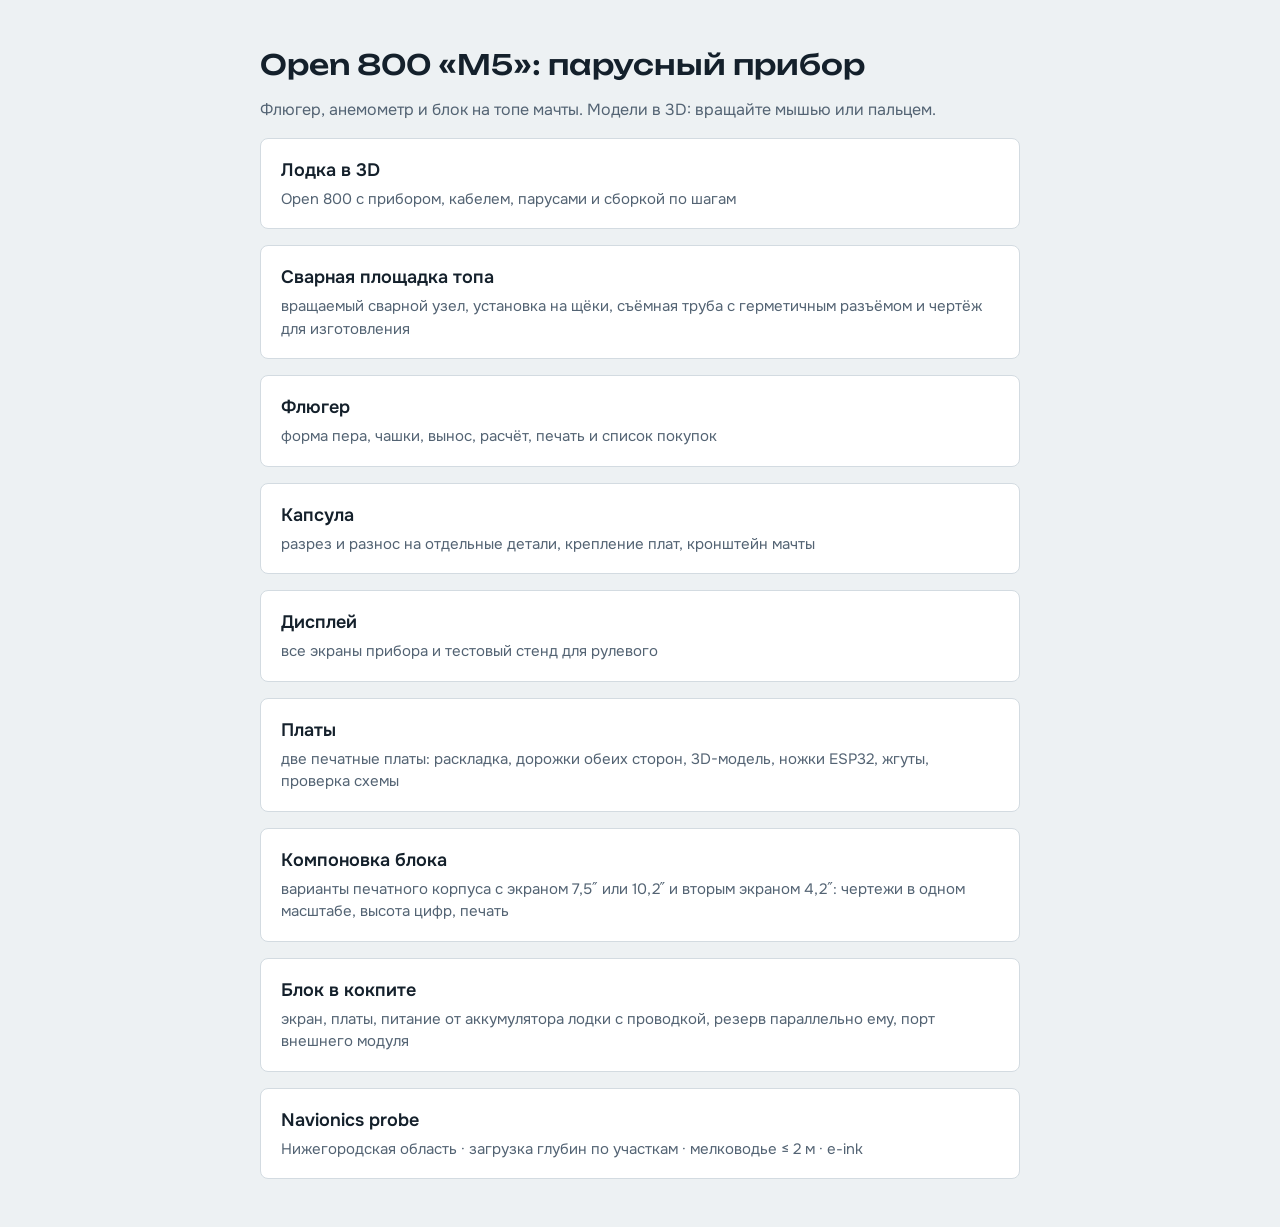
==== index.html @ 464a2755 "Add viewport-loaded archive coverage for Nizhny Novgorod Oblast" ====
<!doctype html>
<html lang="ru">
<head>
<meta charset="utf-8">
<meta name="viewport" content="width=device-width, initial-scale=1">
<title>Open 800 «М5»: прибор</title>
<link rel="stylesheet" href="https://fonts.googleapis.com/css2?family=Unbounded:wght@500&family=Onest:wght@400;500;600&display=swap">
<style>
:root{--bg:#edf1f3;--surface:#fff;--ink:#14202b;--muted:#536373;--line:#d3dbe1;--accent:#0d6b78}
@media (prefers-color-scheme:dark){:root{--bg:#0e151b;--surface:#162029;--ink:#e2e9ee;--muted:#93a3b0;--line:#27343f;--accent:#4db6c2;color-scheme:dark}}
body{margin:0;background:var(--bg);color:var(--ink);font:16px/1.5 "Onest",system-ui,sans-serif}
main{max-width:760px;margin:0 auto;padding:48px 16px;display:grid;gap:16px}
h1{font:500 28px/1.2 "Unbounded","Arial Black",sans-serif;margin:0}
p{margin:0;color:var(--muted)}
a{display:grid;gap:4px;padding:18px 20px;background:var(--surface);border:1px solid var(--line);border-radius:8px;color:inherit;text-decoration:none}
a:hover,a:focus-visible{border-color:var(--accent);outline:none}
b{font-weight:600;font-size:18px}
span{color:var(--muted);font-size:15px}
</style>
</head>
<body>
<main>
<h1>Open 800 «М5»: парусный прибор</h1>
<p>Флюгер, анемометр и блок на топе мачты. Модели в 3D: вращайте мышью или пальцем.</p>
<a href="boat/"><b>Лодка в 3D</b><span>Open 800 с прибором, кабелем, парусами и сборкой по шагам</span></a>
<a href="welded-mount/"><b>Сварная площадка топа</b><span>вращаемый сварной узел, установка на щёки, съёмная труба с герметичным разъёмом и чертёж для изготовления</span></a>
<a href="vane/"><b>Флюгер</b><span>форма пера, чашки, вынос, расчёт, печать и список покупок</span></a>
<a href="capsule/"><b>Капсула</b><span>разрез и разнос на отдельные детали, крепление плат, кронштейн мачты</span></a>
<a href="display/"><b>Дисплей</b><span>все экраны прибора и тестовый стенд для рулевого</span></a>
<a href="boards/"><b>Платы</b><span>две печатные платы: раскладка, дорожки обеих сторон, 3D-модель, ножки ESP32, жгуты, проверка схемы</span></a>
<a href="layouts/"><b>Компоновка блока</b><span>варианты печатного корпуса с экраном 7,5″ или 10,2″ и вторым экраном 4,2″: чертежи в одном масштабе, высота цифр, печать</span></a>
<a href="cockpit/"><b>Блок в кокпите</b><span>экран, платы, питание от аккумулятора лодки с проводкой, резерв параллельно ему, порт внешнего модуля</span></a>
<a href="navionics-probe/?region=oblast&amp;v=oblast-v8"><b>Navionics probe</b><span>Нижегородская область · загрузка глубин по участкам · мелководье ≤ 2 м · e-ink</span></a>
</main>
</body>
</html>
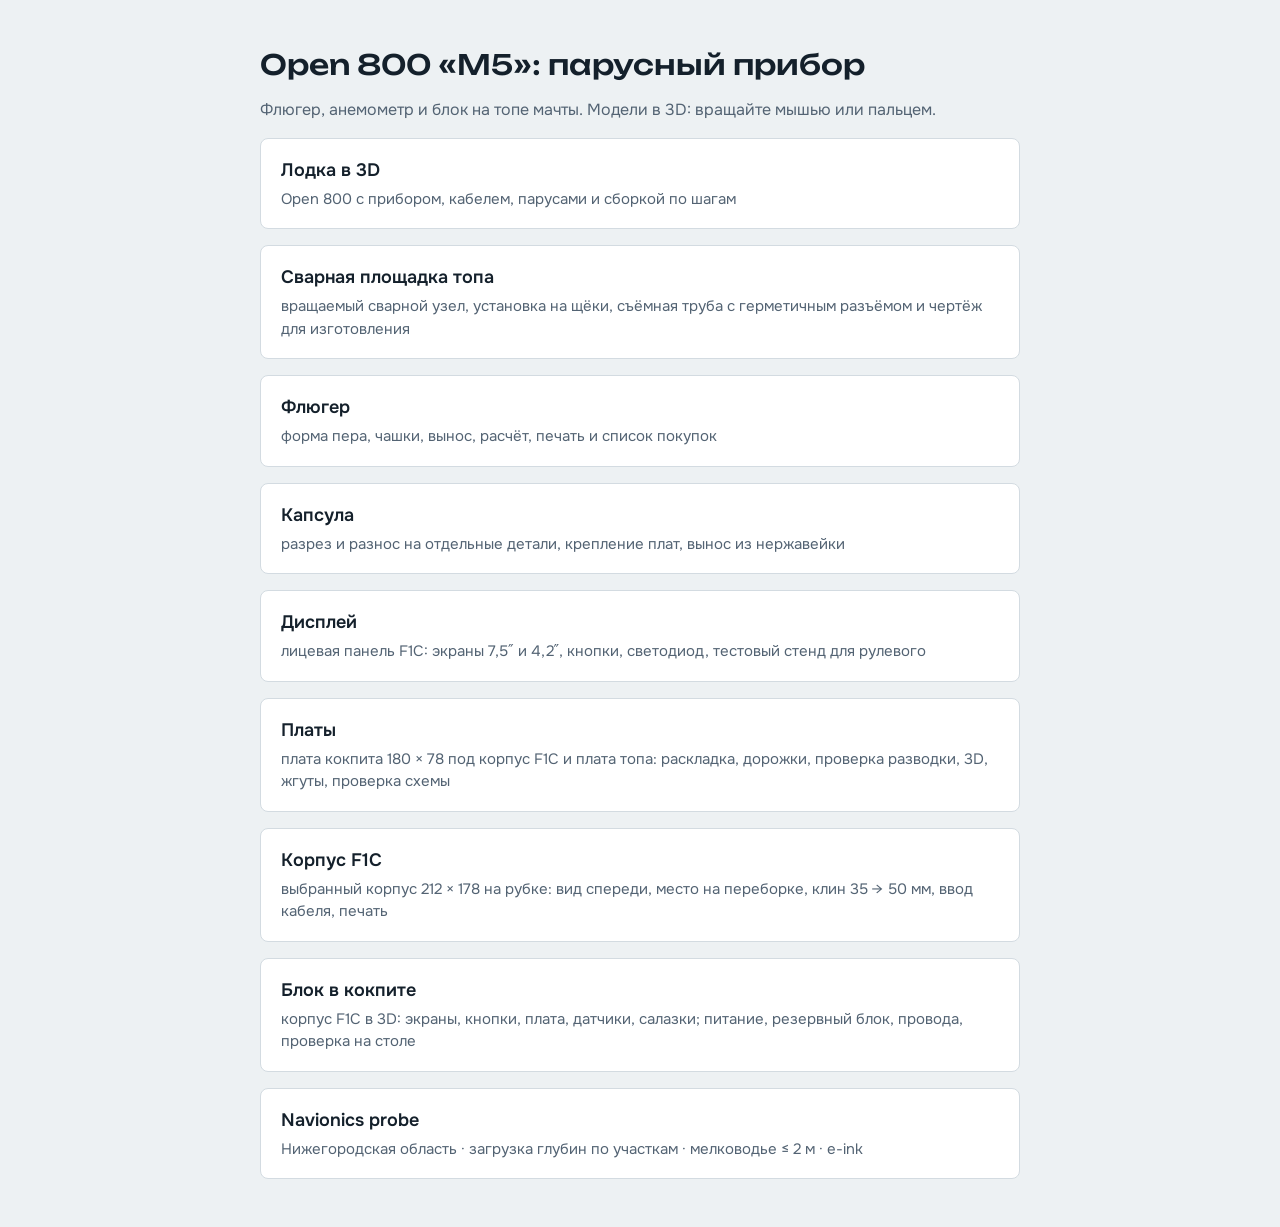
==== commit 8c9c539b: "Блок в кокпите под корпус F1C: новая плата 180 × 78 (шлейф 7,5″ в плату, кнопки на плате, мягкое вкл" ====
--- a/index.html
+++ b/index.html
@@ -25,11 +25,11 @@
 <a href="boat/"><b>Лодка в 3D</b><span>Open 800 с прибором, кабелем, парусами и сборкой по шагам</span></a>
 <a href="welded-mount/"><b>Сварная площадка топа</b><span>вращаемый сварной узел, установка на щёки, съёмная труба с герметичным разъёмом и чертёж для изготовления</span></a>
 <a href="vane/"><b>Флюгер</b><span>форма пера, чашки, вынос, расчёт, печать и список покупок</span></a>
-<a href="capsule/"><b>Капсула</b><span>разрез и разнос на отдельные детали, крепление плат, кронштейн мачты</span></a>
-<a href="display/"><b>Дисплей</b><span>все экраны прибора и тестовый стенд для рулевого</span></a>
-<a href="boards/"><b>Платы</b><span>две печатные платы: раскладка, дорожки обеих сторон, 3D-модель, ножки ESP32, жгуты, проверка схемы</span></a>
-<a href="layouts/"><b>Компоновка блока</b><span>варианты печатного корпуса с экраном 7,5″ или 10,2″ и вторым экраном 4,2″: чертежи в одном масштабе, высота цифр, печать</span></a>
-<a href="cockpit/"><b>Блок в кокпите</b><span>экран, платы, питание от аккумулятора лодки с проводкой, резерв параллельно ему, порт внешнего модуля</span></a>
+<a href="capsule/"><b>Капсула</b><span>разрез и разнос на отдельные детали, крепление плат, вынос из нержавейки</span></a>
+<a href="display/"><b>Дисплей</b><span>лицевая панель F1C: экраны 7,5″ и 4,2″, кнопки, светодиод, тестовый стенд для рулевого</span></a>
+<a href="boards/"><b>Платы</b><span>плата кокпита 180 × 78 под корпус F1C и плата топа: раскладка, дорожки, проверка разводки, 3D, жгуты, проверка схемы</span></a>
+<a href="layouts/"><b>Корпус F1C</b><span>выбранный корпус 212 × 178 на рубке: вид спереди, место на переборке, клин 35 → 50 мм, ввод кабеля, печать</span></a>
+<a href="cockpit/"><b>Блок в кокпите</b><span>корпус F1C в 3D: экраны, кнопки, плата, датчики, салазки; питание, резервный блок, провода, проверка на столе</span></a>
 <a href="navionics-probe/?region=oblast&amp;v=oblast-v8"><b>Navionics probe</b><span>Нижегородская область · загрузка глубин по участкам · мелководье ≤ 2 м · e-ink</span></a>
 </main>
 </body>
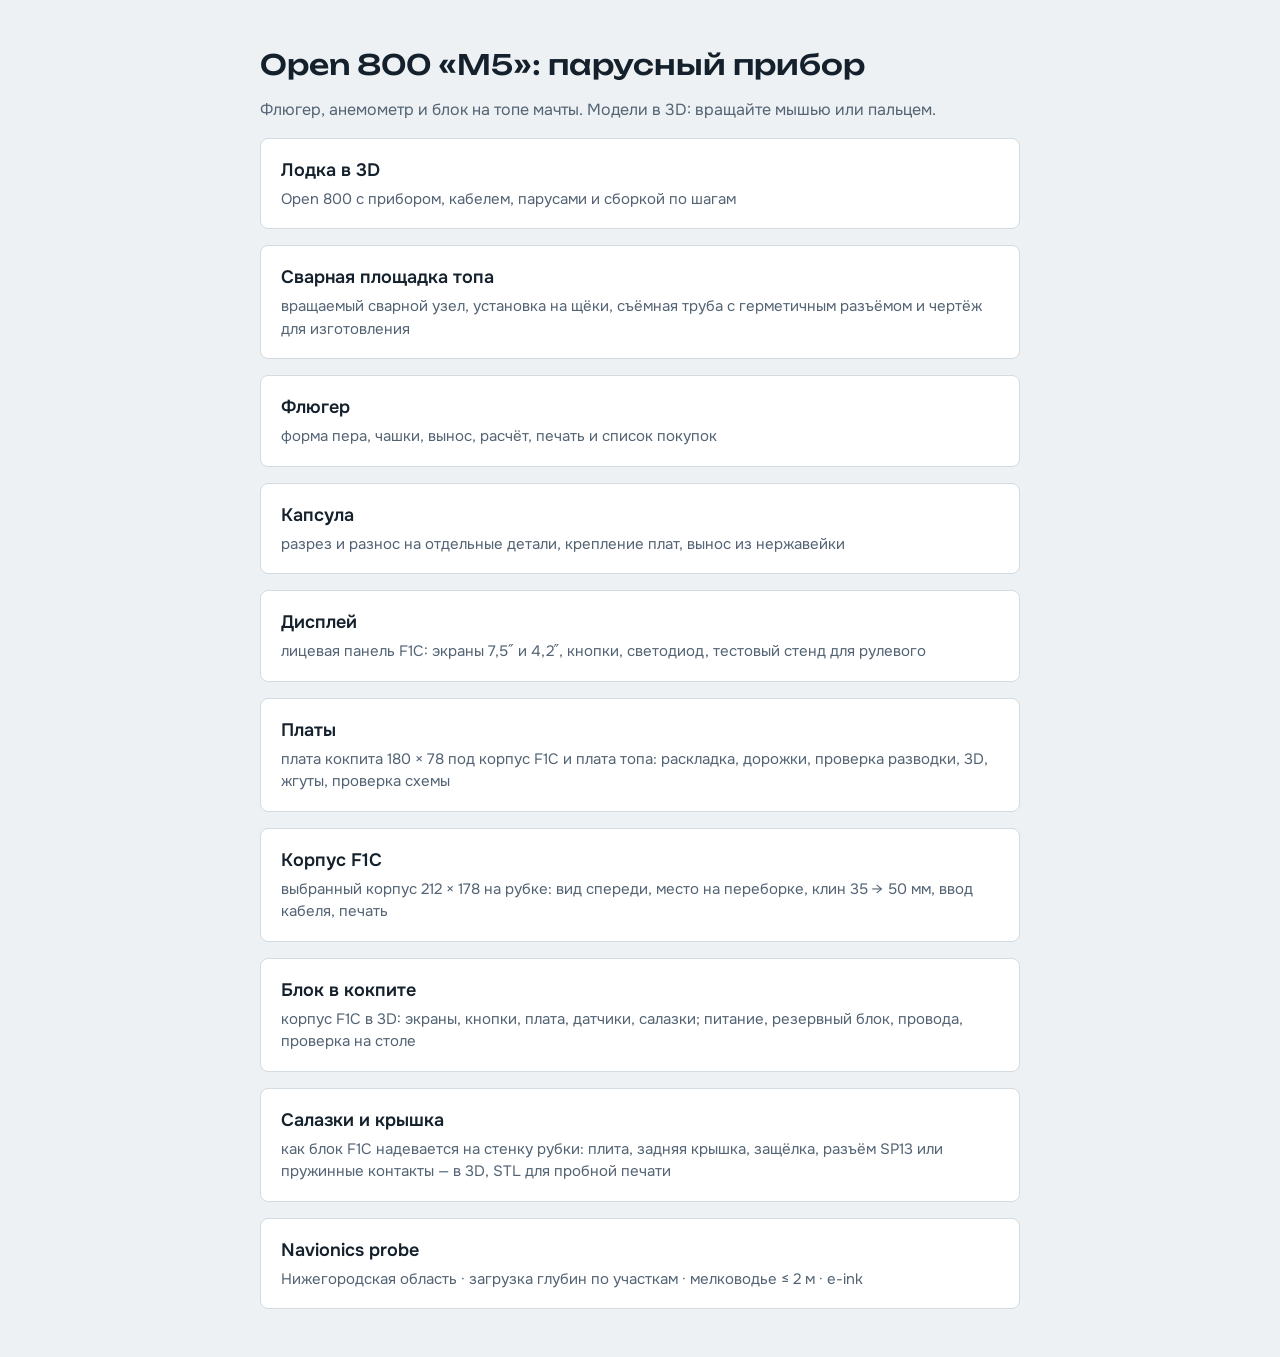
==== commit bf39725d: "Новый раздел «Салазки и крышка»: вариант А, разъём SP13 или пружинные контакты, защёлка-ползун, STL " ====
--- a/index.html
+++ b/index.html
@@ -30,6 +30,7 @@
 <a href="boards/"><b>Платы</b><span>плата кокпита 180 × 78 под корпус F1C и плата топа: раскладка, дорожки, проверка разводки, 3D, жгуты, проверка схемы</span></a>
 <a href="layouts/"><b>Корпус F1C</b><span>выбранный корпус 212 × 178 на рубке: вид спереди, место на переборке, клин 35 → 50 мм, ввод кабеля, печать</span></a>
 <a href="cockpit/"><b>Блок в кокпите</b><span>корпус F1C в 3D: экраны, кнопки, плата, датчики, салазки; питание, резервный блок, провода, проверка на столе</span></a>
+<a href="dock/"><b>Салазки и крышка</b><span>как блок F1C надевается на стенку рубки: плита, задняя крышка, защёлка, разъём SP13 или пружинные контакты — в 3D, STL для пробной печати</span></a>
 <a href="navionics-probe/?region=oblast&amp;v=oblast-v8"><b>Navionics probe</b><span>Нижегородская область · загрузка глубин по участкам · мелководье ≤ 2 м · e-ink</span></a>
 </main>
 </body>
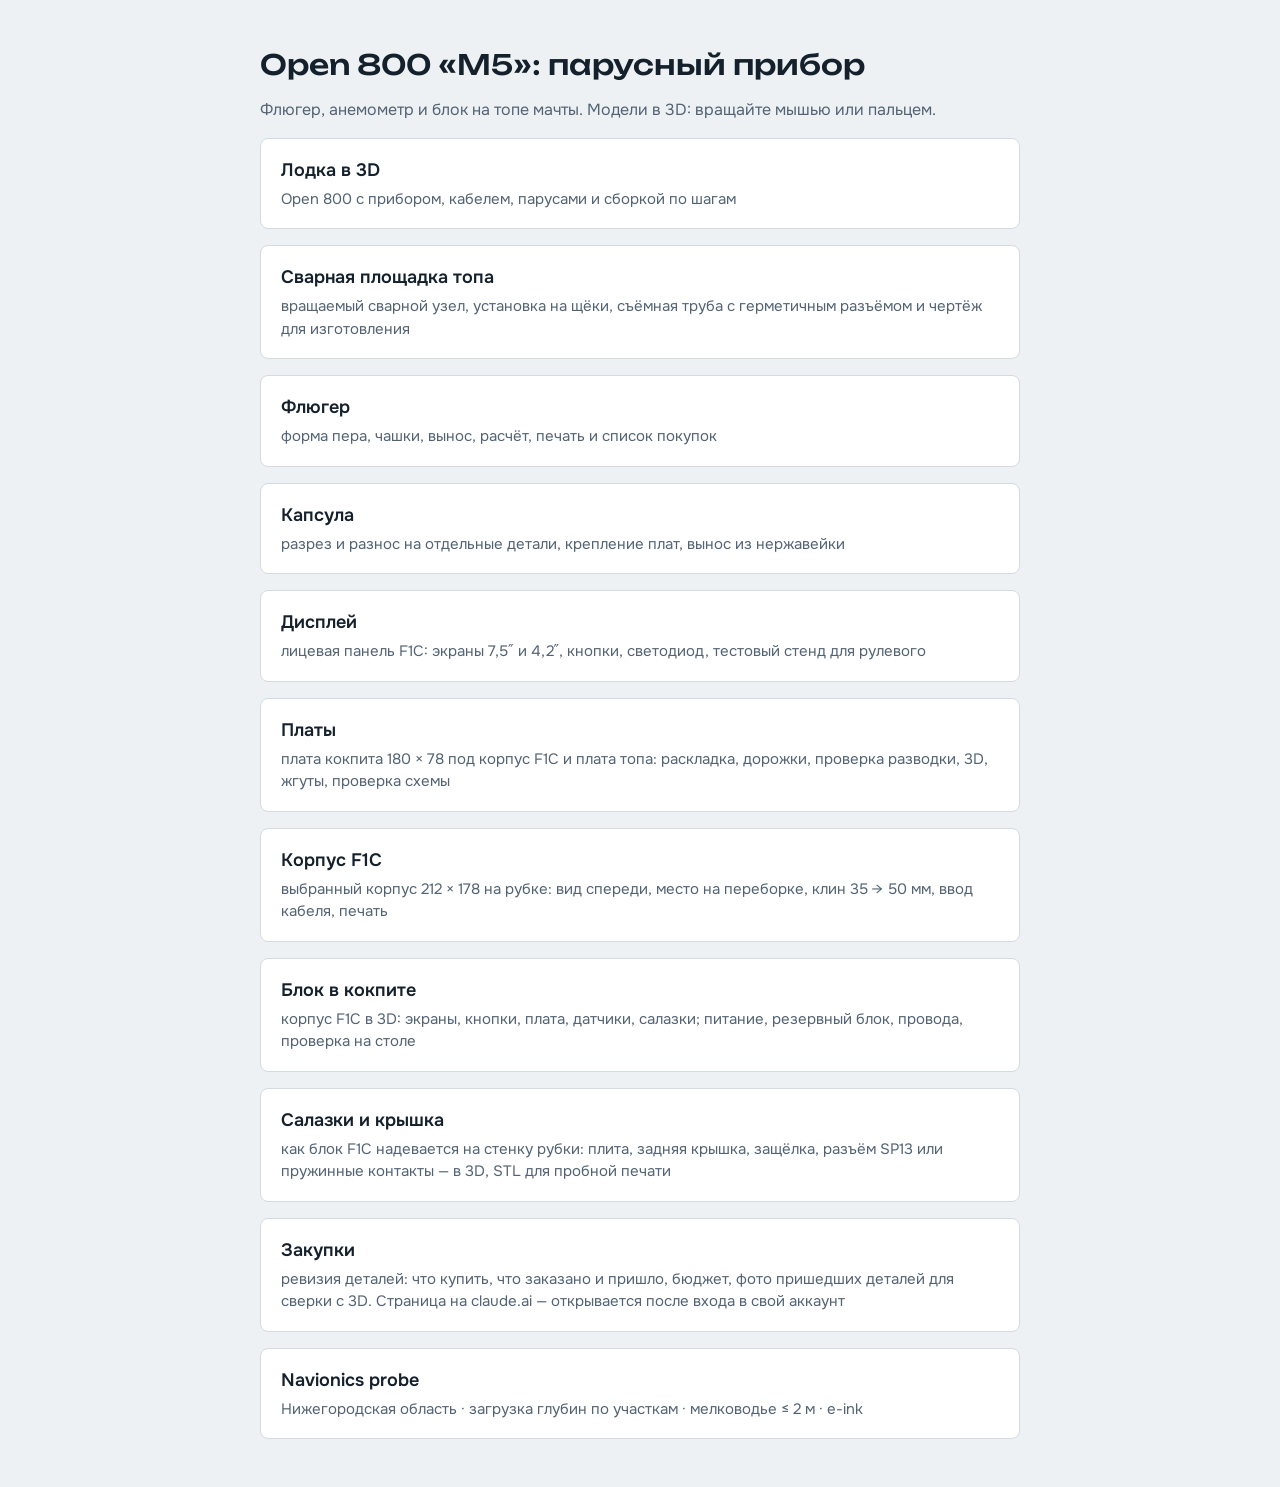
==== commit 236b6353: "Главное меню: раздел «Закупки» — ссылка на список покупок Co-Authored-By: Claude Opus 5.5 <noreply@a" ====
--- a/index.html
+++ b/index.html
@@ -31,6 +31,7 @@
 <a href="layouts/"><b>Корпус F1C</b><span>выбранный корпус 212 × 178 на рубке: вид спереди, место на переборке, клин 35 → 50 мм, ввод кабеля, печать</span></a>
 <a href="cockpit/"><b>Блок в кокпите</b><span>корпус F1C в 3D: экраны, кнопки, плата, датчики, салазки; питание, резервный блок, провода, проверка на столе</span></a>
 <a href="dock/"><b>Салазки и крышка</b><span>как блок F1C надевается на стенку рубки: плита, задняя крышка, защёлка, разъём SP13 или пружинные контакты — в 3D, STL для пробной печати</span></a>
+<a href="https://claude.ai/artifact/KbXrrZAXNprVVG5Zvqmvu7"><b>Закупки</b><span>ревизия деталей: что купить, что заказано и пришло, бюджет, фото пришедших деталей для сверки с 3D. Страница на claude.ai — открывается после входа в свой аккаунт</span></a>
 <a href="navionics-probe/?region=oblast&amp;v=oblast-v8"><b>Navionics probe</b><span>Нижегородская область · загрузка глубин по участкам · мелководье ≤ 2 м · e-ink</span></a>
 </main>
 </body>
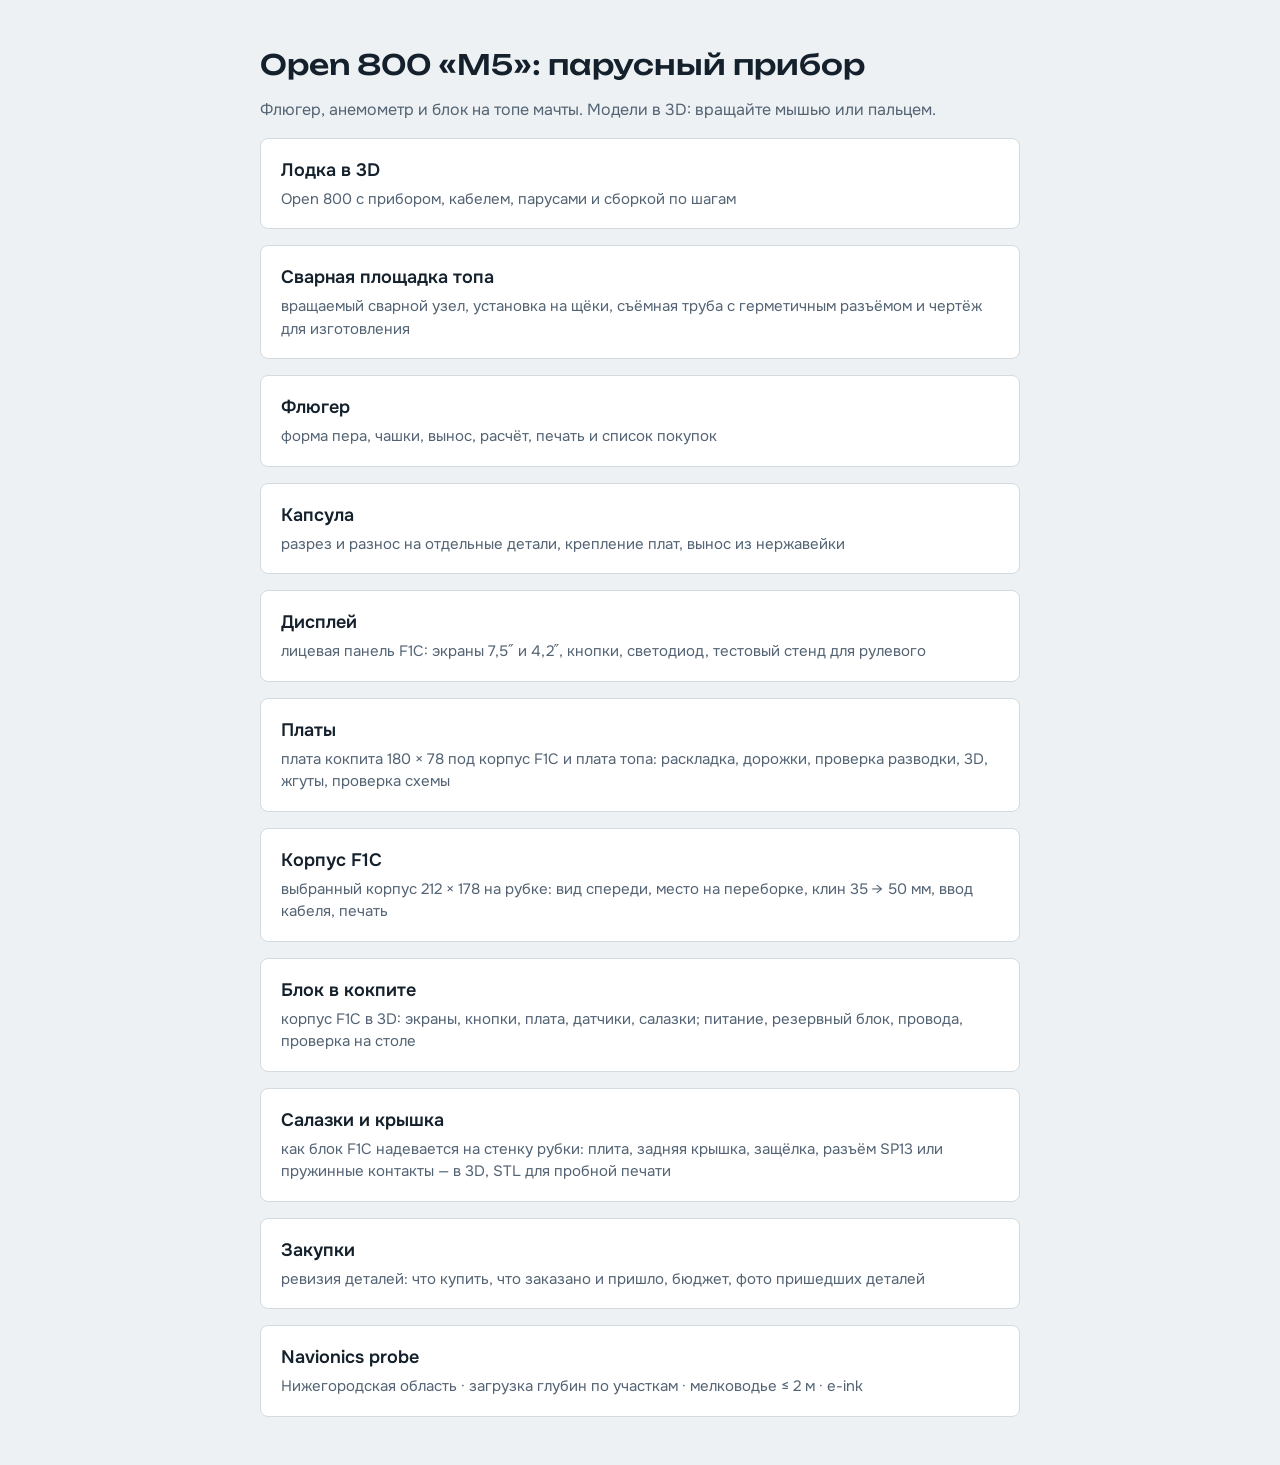
==== commit 544af83c: "Раздел «Закупки» на сайте: снимок списка покупок, открыт для всех Co-Authored-By: Claude Opus 5.5 <n" ====
--- a/index.html
+++ b/index.html
@@ -31,7 +31,7 @@
 <a href="layouts/"><b>Корпус F1C</b><span>выбранный корпус 212 × 178 на рубке: вид спереди, место на переборке, клин 35 → 50 мм, ввод кабеля, печать</span></a>
 <a href="cockpit/"><b>Блок в кокпите</b><span>корпус F1C в 3D: экраны, кнопки, плата, датчики, салазки; питание, резервный блок, провода, проверка на столе</span></a>
 <a href="dock/"><b>Салазки и крышка</b><span>как блок F1C надевается на стенку рубки: плита, задняя крышка, защёлка, разъём SP13 или пружинные контакты — в 3D, STL для пробной печати</span></a>
-<a href="https://claude.ai/artifact/KbXrrZAXNprVVG5Zvqmvu7"><b>Закупки</b><span>ревизия деталей: что купить, что заказано и пришло, бюджет, фото пришедших деталей для сверки с 3D. Страница на claude.ai — открывается после входа в свой аккаунт</span></a>
+<a href="zakupki/"><b>Закупки</b><span>ревизия деталей: что купить, что заказано и пришло, бюджет, фото пришедших деталей</span></a>
 <a href="navionics-probe/?region=oblast&amp;v=oblast-v8"><b>Navionics probe</b><span>Нижегородская область · загрузка глубин по участкам · мелководье ≤ 2 м · e-ink</span></a>
 </main>
 </body>
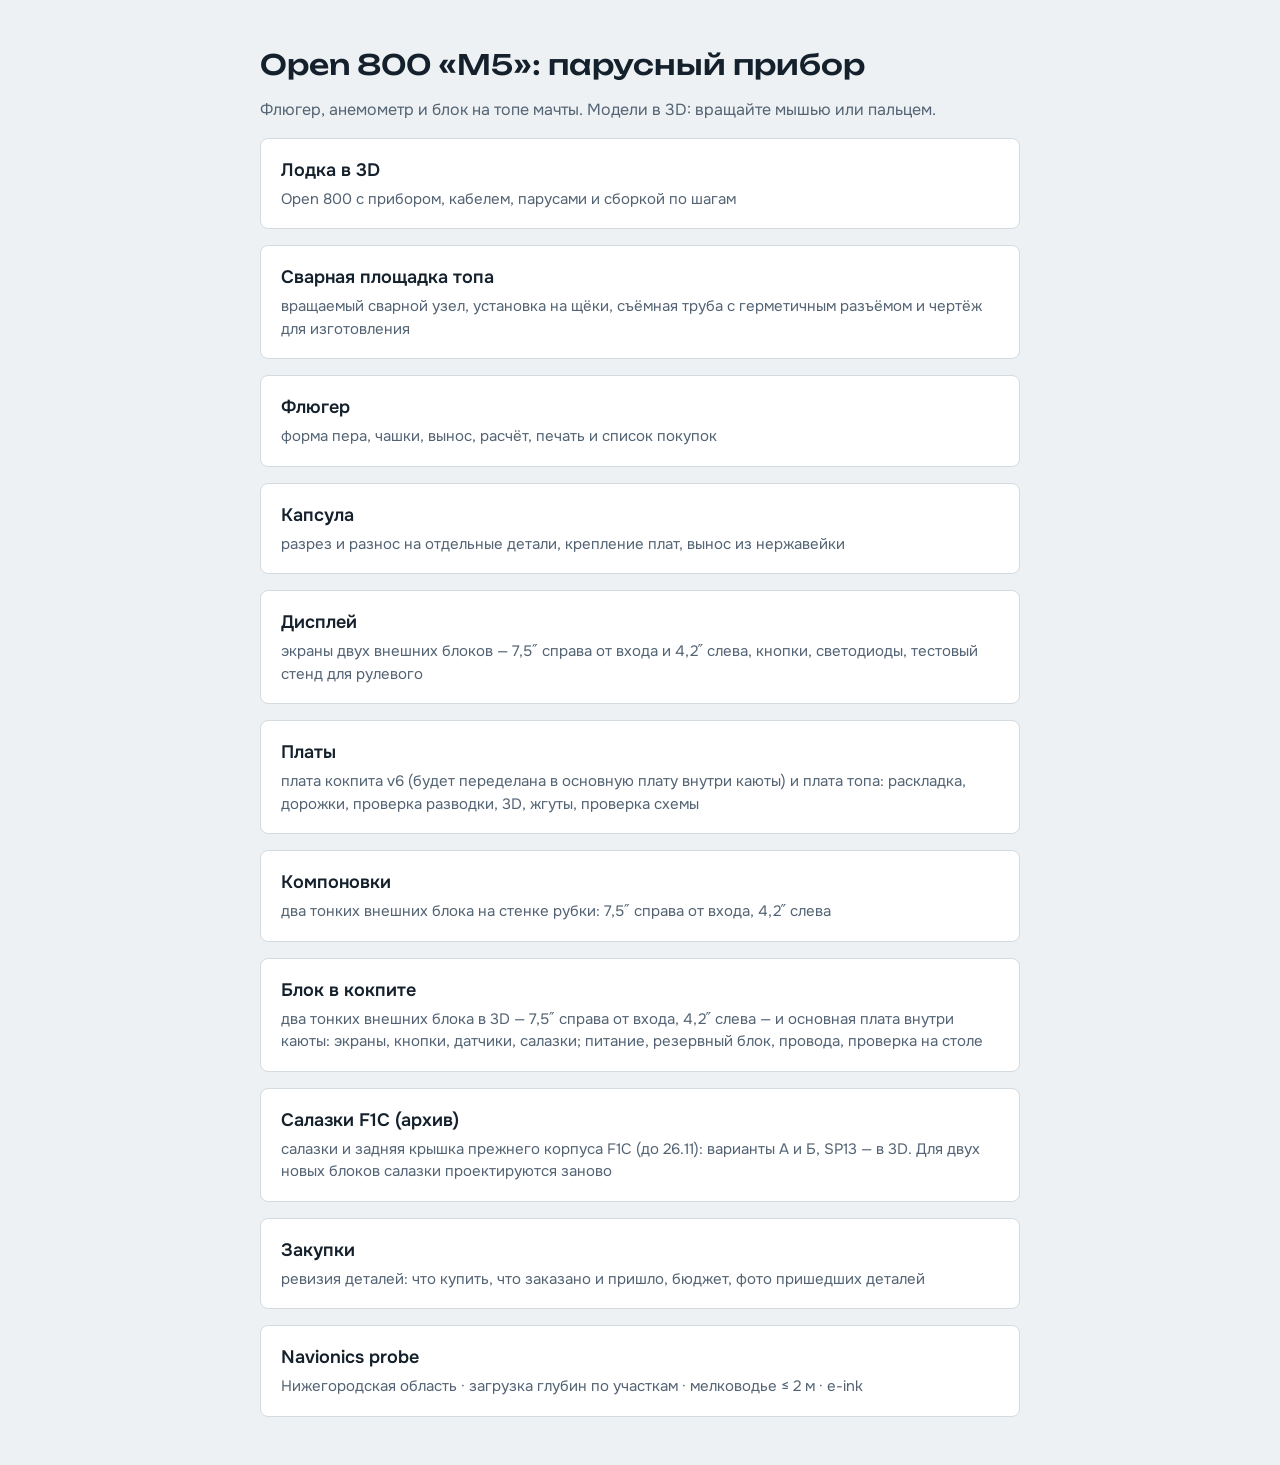
==== commit 7decdd72: "Два внешних блока: «Экраны» (два лица, кнопки на торцах); салазки F1C — архив; платы, капсула, кронш" ====
--- a/index.html
+++ b/index.html
@@ -26,11 +26,11 @@
 <a href="welded-mount/"><b>Сварная площадка топа</b><span>вращаемый сварной узел, установка на щёки, съёмная труба с герметичным разъёмом и чертёж для изготовления</span></a>
 <a href="vane/"><b>Флюгер</b><span>форма пера, чашки, вынос, расчёт, печать и список покупок</span></a>
 <a href="capsule/"><b>Капсула</b><span>разрез и разнос на отдельные детали, крепление плат, вынос из нержавейки</span></a>
-<a href="display/"><b>Дисплей</b><span>лицевая панель F1C: экраны 7,5″ и 4,2″, кнопки, светодиод, тестовый стенд для рулевого</span></a>
-<a href="boards/"><b>Платы</b><span>плата кокпита 180 × 78 под корпус F1C и плата топа: раскладка, дорожки, проверка разводки, 3D, жгуты, проверка схемы</span></a>
-<a href="layouts/"><b>Корпус F1C</b><span>выбранный корпус 212 × 178 на рубке: вид спереди, место на переборке, клин 35 → 50 мм, ввод кабеля, печать</span></a>
-<a href="cockpit/"><b>Блок в кокпите</b><span>корпус F1C в 3D: экраны, кнопки, плата, датчики, салазки; питание, резервный блок, провода, проверка на столе</span></a>
-<a href="dock/"><b>Салазки и крышка</b><span>как блок F1C надевается на стенку рубки: плита, задняя крышка, защёлка, разъём SP13 или пружинные контакты — в 3D, STL для пробной печати</span></a>
+<a href="display/"><b>Дисплей</b><span>экраны двух внешних блоков — 7,5″ справа от входа и 4,2″ слева, кнопки, светодиоды, тестовый стенд для рулевого</span></a>
+<a href="boards/"><b>Платы</b><span>плата кокпита v6 (будет переделана в основную плату внутри каюты) и плата топа: раскладка, дорожки, проверка разводки, 3D, жгуты, проверка схемы</span></a>
+<a href="layouts/"><b>Компоновки</b><span>два тонких внешних блока на стенке рубки: 7,5″ справа от входа, 4,2″ слева</span></a>
+<a href="cockpit/"><b>Блок в кокпите</b><span>два тонких внешних блока в 3D — 7,5″ справа от входа, 4,2″ слева — и основная плата внутри каюты: экраны, кнопки, датчики, салазки; питание, резервный блок, провода, проверка на столе</span></a>
+<a href="dock/"><b>Салазки F1C (архив)</b><span>салазки и задняя крышка прежнего корпуса F1C (до 26.11): варианты А и Б, SP13 — в 3D. Для двух новых блоков салазки проектируются заново</span></a>
 <a href="zakupki/"><b>Закупки</b><span>ревизия деталей: что купить, что заказано и пришло, бюджет, фото пришедших деталей</span></a>
 <a href="navionics-probe/?region=oblast&amp;v=oblast-v8"><b>Navionics probe</b><span>Нижегородская область · загрузка глубин по участкам · мелководье ≤ 2 м · e-ink</span></a>
 </main>
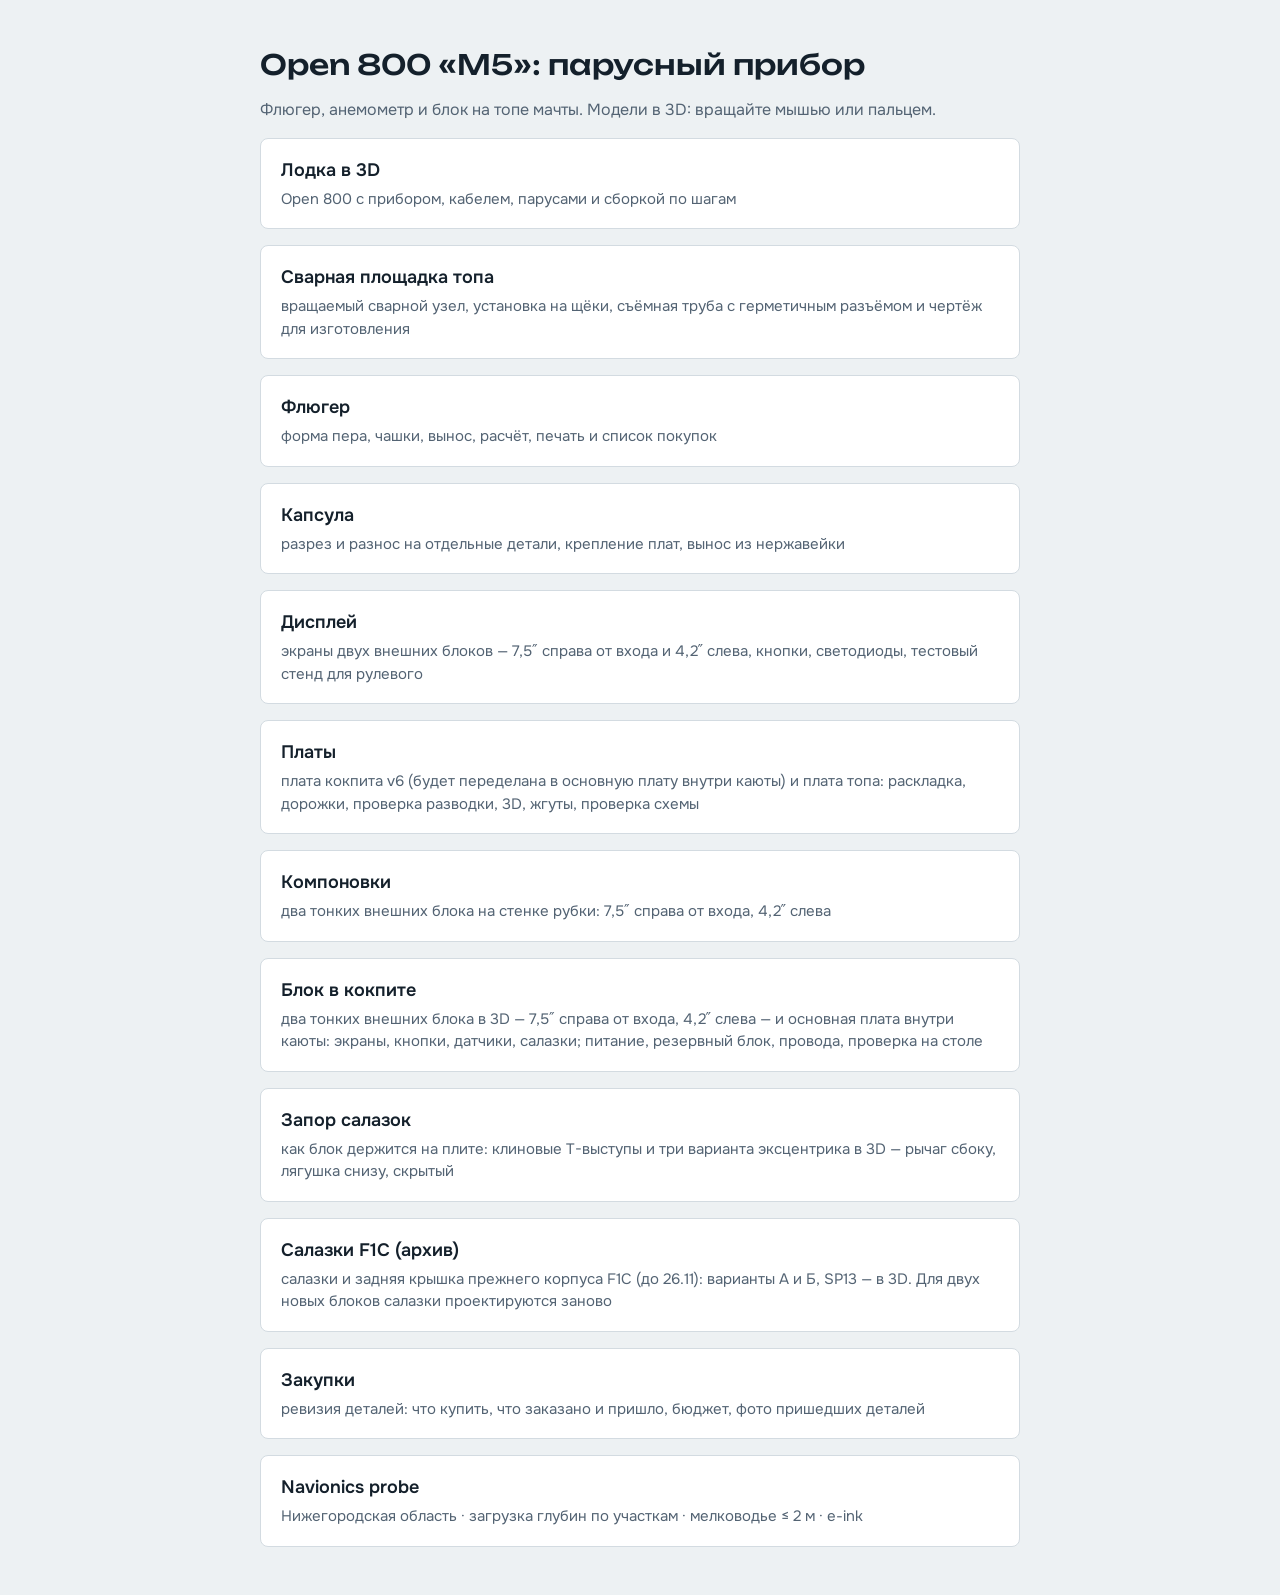
==== commit 4f2bdc80: "Запор салазок: клиновые Т-выступы и три варианта эксцентрика в 3D (27.11) Co-Authored-By: Claude Opu" ====
--- a/index.html
+++ b/index.html
@@ -30,6 +30,7 @@
 <a href="boards/"><b>Платы</b><span>плата кокпита v6 (будет переделана в основную плату внутри каюты) и плата топа: раскладка, дорожки, проверка разводки, 3D, жгуты, проверка схемы</span></a>
 <a href="layouts/"><b>Компоновки</b><span>два тонких внешних блока на стенке рубки: 7,5″ справа от входа, 4,2″ слева</span></a>
 <a href="cockpit/"><b>Блок в кокпите</b><span>два тонких внешних блока в 3D — 7,5″ справа от входа, 4,2″ слева — и основная плата внутри каюты: экраны, кнопки, датчики, салазки; питание, резервный блок, провода, проверка на столе</span></a>
+<a href="latch/"><b>Запор салазок</b><span>как блок держится на плите: клиновые Т-выступы и три варианта эксцентрика в 3D — рычаг сбоку, лягушка снизу, скрытый</span></a>
 <a href="dock/"><b>Салазки F1C (архив)</b><span>салазки и задняя крышка прежнего корпуса F1C (до 26.11): варианты А и Б, SP13 — в 3D. Для двух новых блоков салазки проектируются заново</span></a>
 <a href="zakupki/"><b>Закупки</b><span>ревизия деталей: что купить, что заказано и пришло, бюджет, фото пришедших деталей</span></a>
 <a href="navionics-probe/?region=oblast&amp;v=oblast-v8"><b>Navionics probe</b><span>Нижегородская область · загрузка глубин по участкам · мелководье ≤ 2 м · e-ink</span></a>
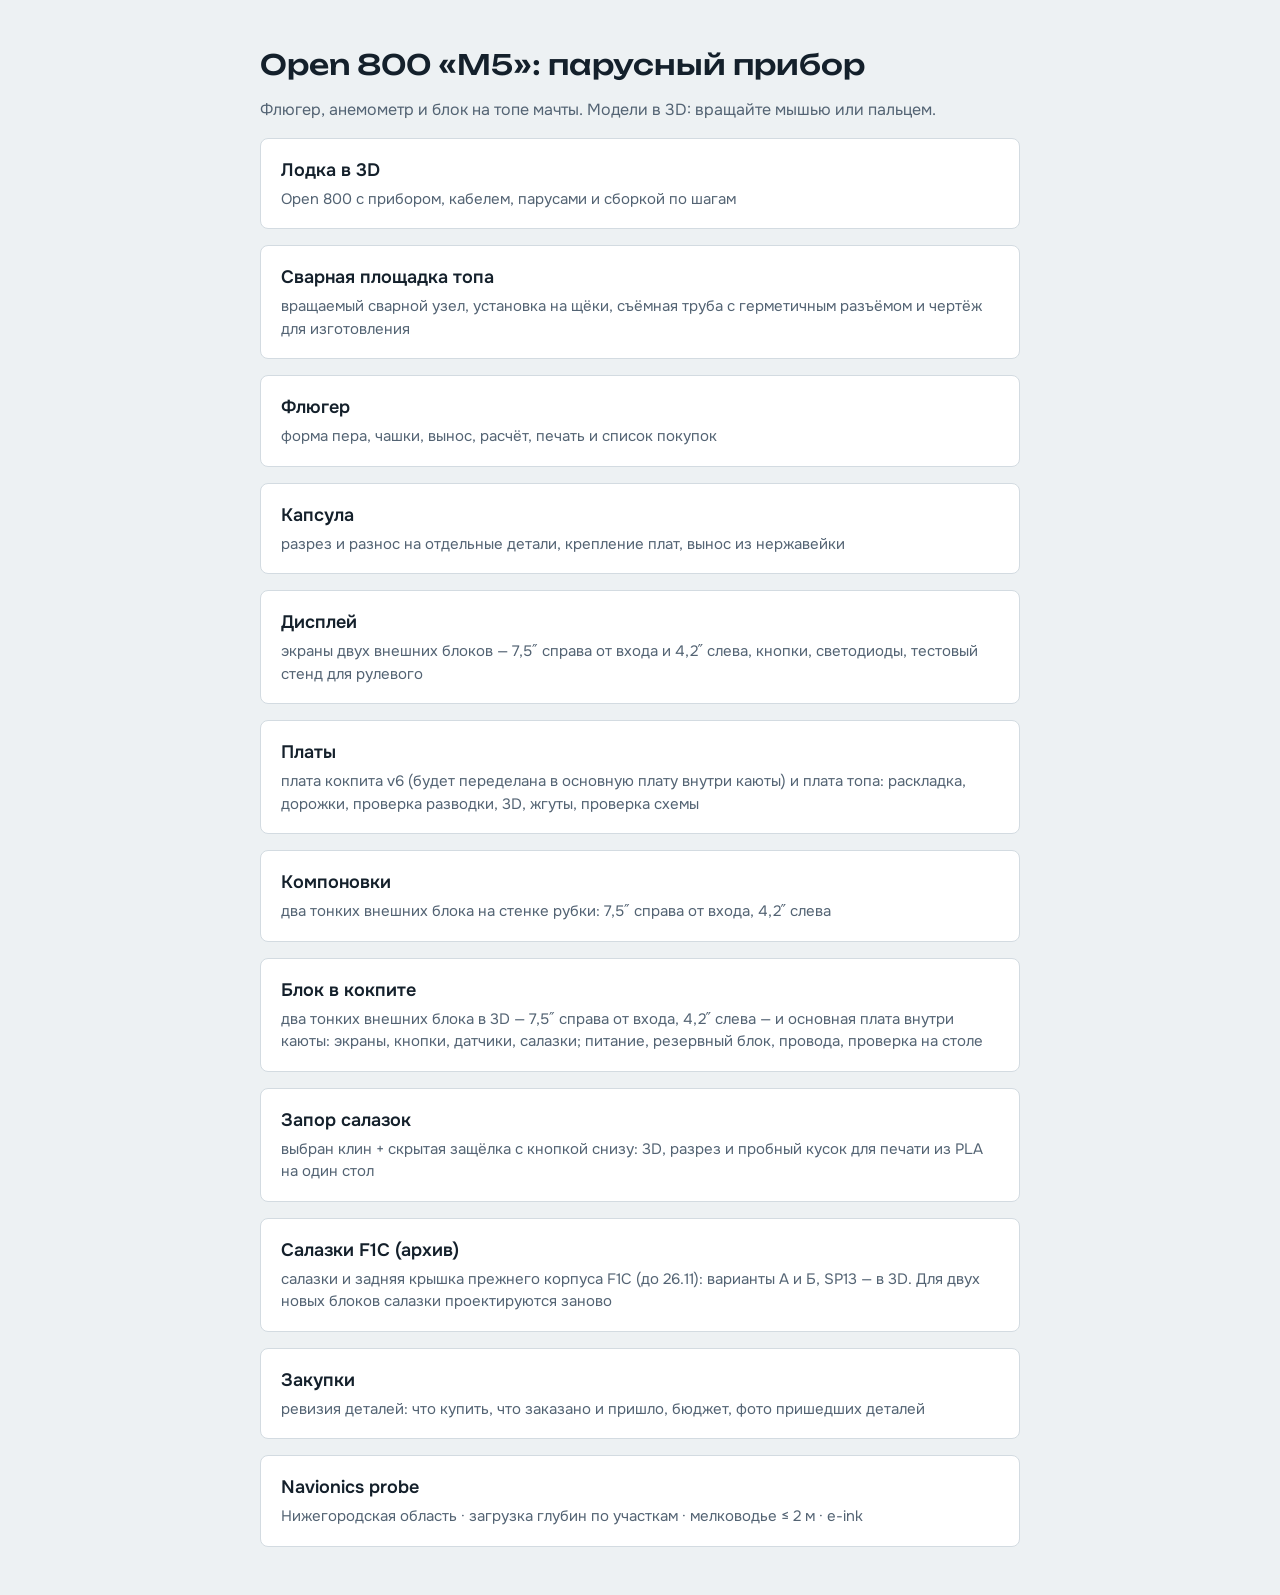
==== commit f5edcf00: "Запор салазок: пробный кусок для печати из PLA на один стол — 3D, детали, проверка (27.11) Co-Author" ====
--- a/index.html
+++ b/index.html
@@ -30,7 +30,7 @@
 <a href="boards/"><b>Платы</b><span>плата кокпита v6 (будет переделана в основную плату внутри каюты) и плата топа: раскладка, дорожки, проверка разводки, 3D, жгуты, проверка схемы</span></a>
 <a href="layouts/"><b>Компоновки</b><span>два тонких внешних блока на стенке рубки: 7,5″ справа от входа, 4,2″ слева</span></a>
 <a href="cockpit/"><b>Блок в кокпите</b><span>два тонких внешних блока в 3D — 7,5″ справа от входа, 4,2″ слева — и основная плата внутри каюты: экраны, кнопки, датчики, салазки; питание, резервный блок, провода, проверка на столе</span></a>
-<a href="latch/"><b>Запор салазок</b><span>как блок держится на плите: клиновые Т-выступы и три варианта эксцентрика в 3D — рычаг сбоку, лягушка снизу, скрытый</span></a>
+<a href="latch/"><b>Запор салазок</b><span>выбран клин + скрытая защёлка с кнопкой снизу: 3D, разрез и пробный кусок для печати из PLA на один стол</span></a>
 <a href="dock/"><b>Салазки F1C (архив)</b><span>салазки и задняя крышка прежнего корпуса F1C (до 26.11): варианты А и Б, SP13 — в 3D. Для двух новых блоков салазки проектируются заново</span></a>
 <a href="zakupki/"><b>Закупки</b><span>ревизия деталей: что купить, что заказано и пришло, бюджет, фото пришедших деталей</span></a>
 <a href="navionics-probe/?region=oblast&amp;v=oblast-v8"><b>Navionics probe</b><span>Нижегородская область · загрузка глубин по участкам · мелководье ≤ 2 м · e-ink</span></a>
